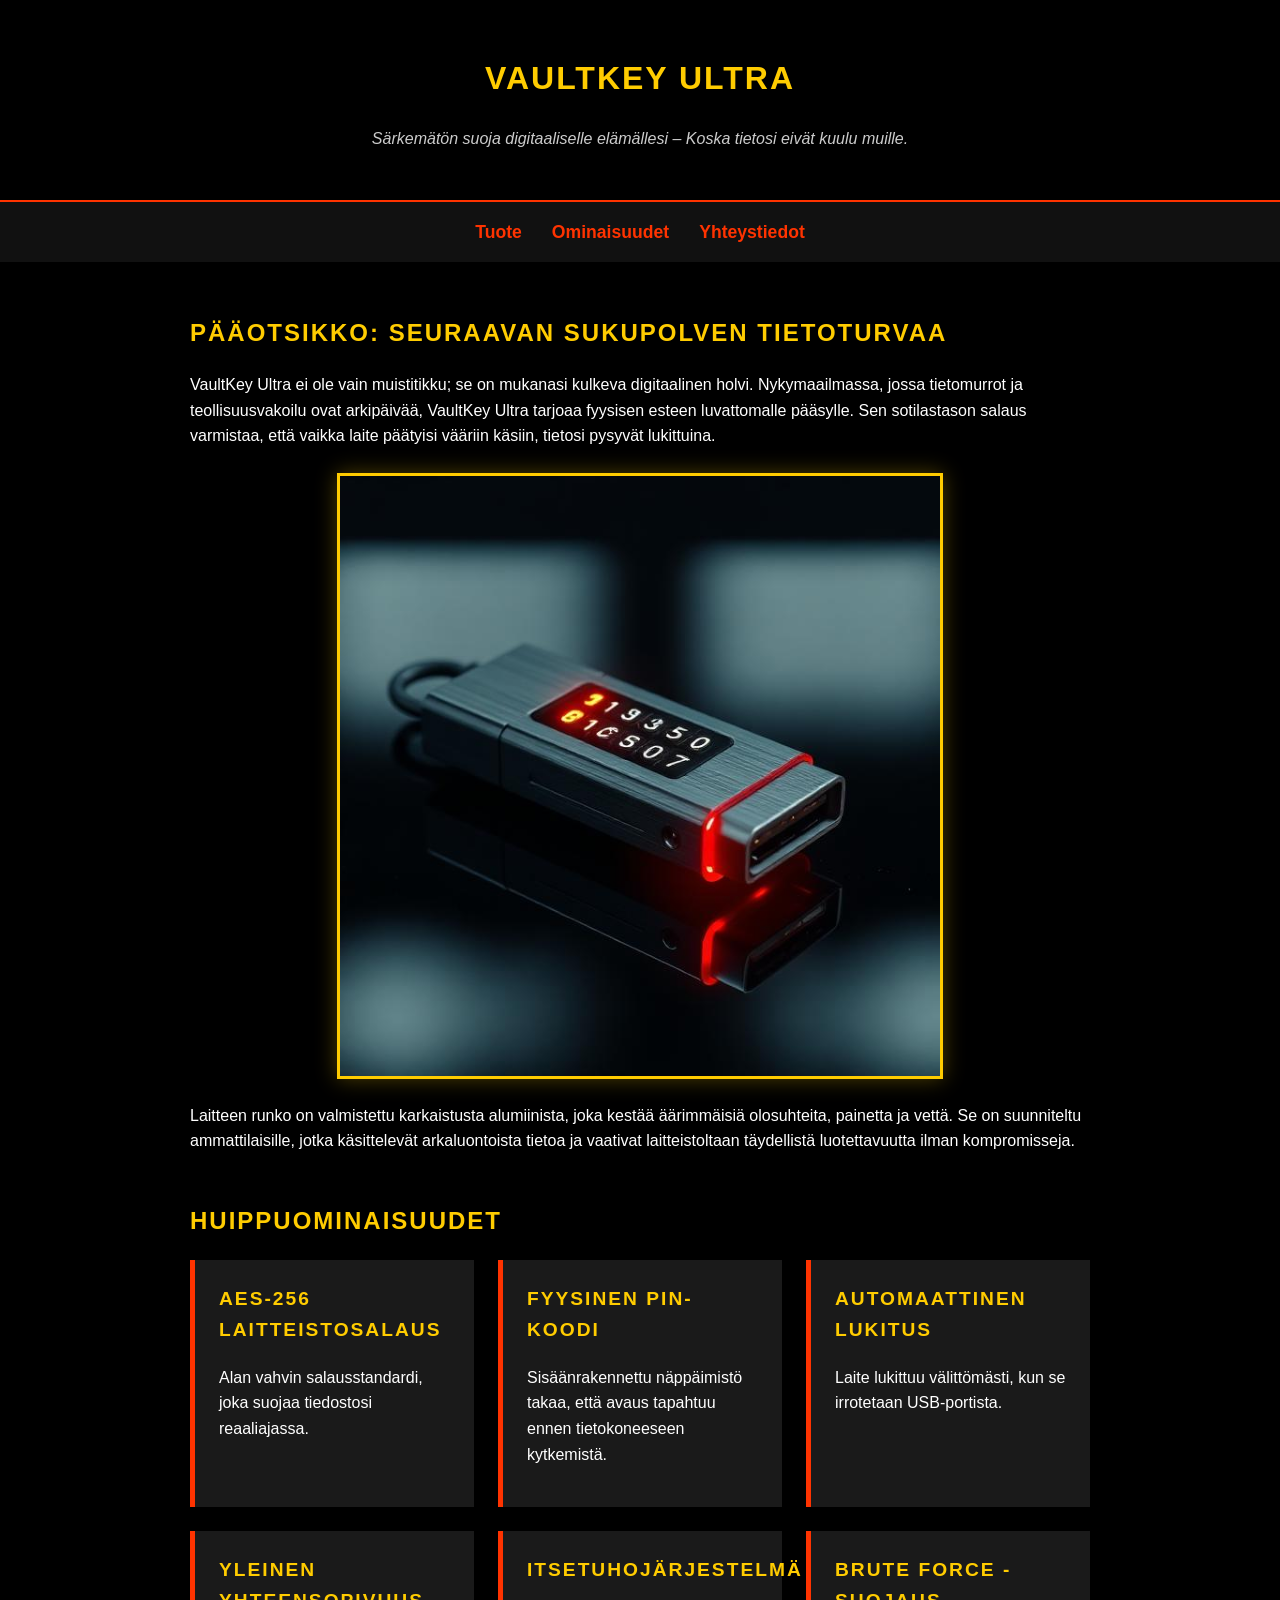
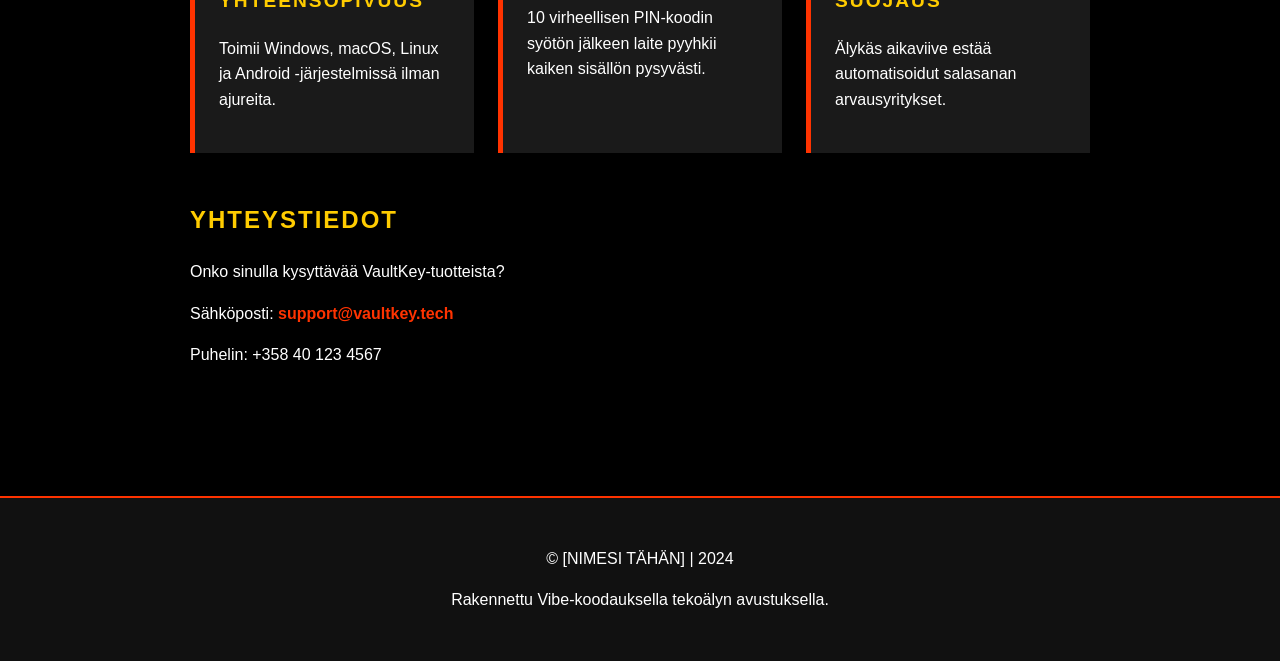
==== index.html @ 8b9b54c5 "index.html ja kuvan luominen" ====
<!DOCTYPE html>
<html lang="fi">
<head>
    <meta charset="UTF-8">
    <meta name="viewport" content="width=device-width, initial-scale=1.0">
    <title>VaultKey Ultra - Kyberturvallinen Muistitikku</title>
    <style>
        /* Perustyylit */
        body {
            background-color: #000000;
            color: #ffffff;
            font-family: 'Segoe UI', Roboto, Helvetica, Arial, sans-serif;
            margin: 0;
            line-height: 1.6;
        }

        /* Värit ja korostukset */
        h1, h2, h3 {
            color: #ffcc00; /* Keltainen */
            text-transform: uppercase;
            letter-spacing: 2px;
        }

        a {
            color: #ff3300; /* Punainen */
            text-decoration: none;
            font-weight: bold;
        }

        a:hover {
            color: #ffcc00;
        }

        /* Ylätunniste */
        header {
            padding: 2rem;
            text-align: center;
            border-bottom: 2px solid #ff3300;
        }

        header p {
            font-style: italic;
            color: #cccccc;
        }

        /* Navigaatio */
        nav {
            display: flex;
            justify-content: center;
            background: #111;
            padding: 1rem;
            position: sticky;
            top: 0;
            z-index: 1000;
        }

        nav a {
            margin: 0 15px;
            font-size: 1.1rem;
        }

        /* Pääsisältö */
        .container {
            max-width: 900px;
            margin: 0 auto;
            padding: 2rem;
        }

        section {
            margin-bottom: 3rem;
        }

        .hero-image {
            width: 100%;
            max-width: 600px;
            height: auto;
            border: 3px solid #ffcc00;
            display: block;
            margin: 1.5rem auto;
            box-shadow: 0 0 20px rgba(255, 204, 0, 0.3);
        }

        /* Ominaisuuslista */
        .features-grid {
            display: grid;
            grid-template-columns: repeat(auto-fit, minmax(250px, 1fr));
            gap: 1.5rem;
        }

        .feature-card {
            background: #1a1a1a;
            padding: 1.5rem;
            border-left: 5px solid #ff3300;
            transition: transform 0.3s ease;
        }

        .feature-card:hover {
            transform: translateY(-5px);
            background: #222;
        }

        .feature-card h3 {
            margin-top: 0;
            font-size: 1.2rem;
        }

        /* Alatunniste */
        footer {
            text-align: center;
            padding: 2rem;
            background: #111;
            border-top: 2px solid #ff3300;
            margin-top: 3rem;
        }

        .highlight {
            color: #ff3300;
        }
    </style>
</head>
<body>

    <header>
        <h1>VaultKey Ultra</h1>
        <p>Särkemätön suoja digitaaliselle elämällesi – Koska tietosi eivät kuulu muille.</p>
    </header>

    <nav>
        <a href="#tuote">Tuote</a>
        <a href="#ominaisuudet">Ominaisuudet</a>
        <a href="#yhteystiedot">Yhteystiedot</a>
    </nav>

    <div class="container">
        <section id="tuote">
            <h2>Pääotsikko: Seuraavan sukupolven tietoturvaa</h2>
            <p>
                VaultKey Ultra ei ole vain muistitikku; se on mukanasi kulkeva digitaalinen holvi. Nykymaailmassa, jossa tietomurrot ja teollisuusvakoilu ovat arkipäivää, VaultKey Ultra tarjoaa fyysisen esteen luvattomalle pääsylle. Sen sotilastason salaus varmistaa, että vaikka laite päätyisi vääriin käsiin, tietosi pysyvät lukittuina.
            </p>
            
            <img src="muistitikku.jpg" alt="VaultKey Ultra muistitikku" class="hero-image">

            <p>
                Laitteen runko on valmistettu karkaistusta alumiinista, joka kestää äärimmäisiä olosuhteita, painetta ja vettä. Se on suunniteltu ammattilaisille, jotka käsittelevät arkaluontoista tietoa ja vaativat laitteistoltaan täydellistä luotettavuutta ilman kompromisseja.
            </p>
        </section>

        <section id="ominaisuudet">
            <h2>Huippuominaisuudet</h2>
            <div class="features-grid">
                <div class="feature-card">
                    <h3>AES-256 Laitteistosalaus</h3>
                    <p>Alan vahvin salausstandardi, joka suojaa tiedostosi reaaliajassa.</p>
                </div>
                <div class="feature-card">
                    <h3>Fyysinen PIN-koodi</h3>
                    <p>Sisäänrakennettu näppäimistö takaa, että avaus tapahtuu ennen tietokoneeseen kytkemistä.</p>
                </div>
                <div class="feature-card">
                    <h3>Automaattinen lukitus</h3>
                    <p>Laite lukittuu välittömästi, kun se irrotetaan USB-portista.</p>
                </div>
                <div class="feature-card">
                    <h3>Yleinen yhteensopivuus</h3>
                    <p>Toimii Windows, macOS, Linux ja Android -järjestelmissä ilman ajureita.</p>
                </div>
                <div class="feature-card">
                    <h3>Itsetuhojärjestelmä</h3>
                    <p>10 virheellisen PIN-koodin syötön jälkeen laite pyyhkii kaiken sisällön pysyvästi.</p>
                </div>
                <div class="feature-card">
                    <h3>Brute Force -suojaus</h3>
                    <p>Älykäs aikaviive estää automatisoidut salasanan arvausyritykset.</p>
                </div>
            </div>
        </section>

        <section id="yhteystiedot">
            <h2>Yhteystiedot</h2>
            <p>Onko sinulla kysyttävää VaultKey-tuotteista?</p>
            <p>Sähköposti: <a href="mailto:support@vaultkey.tech">support@vaultkey.tech</a></p>
            <p>Puhelin: +358 40 123 4567</p>
        </section>
    </div>

    <footer>
        <p>&copy; [NIMESI TÄHÄN] | 2024</p>
        <p>Rakennettu Vibe-koodauksella tekoälyn avustuksella.</p>
    </footer>

</body>
</html>
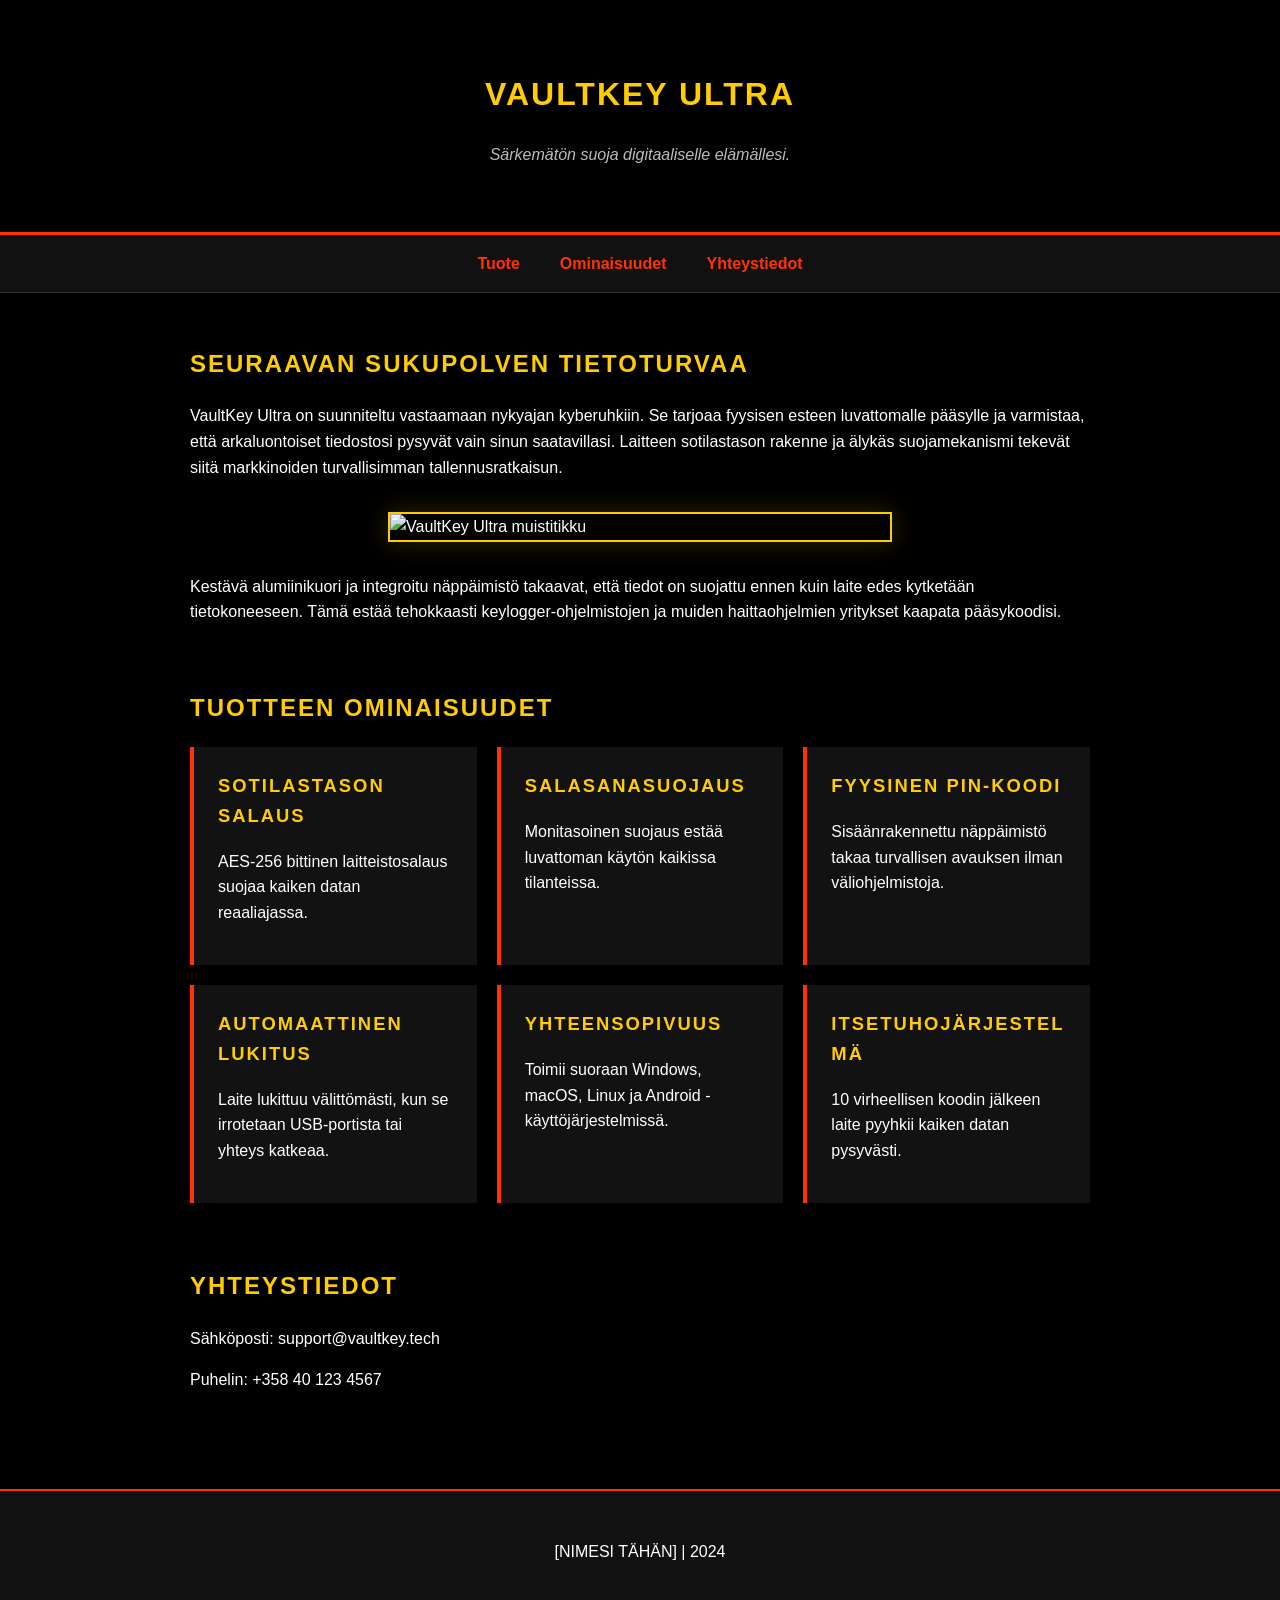
==== commit fc69ac9c: "Lisätty .CSS tiedosto, ja muutettu index.html" ====
--- a/index.html
+++ b/index.html
@@ -4,125 +4,13 @@
     <meta charset="UTF-8">
     <meta name="viewport" content="width=device-width, initial-scale=1.0">
     <title>VaultKey Ultra - Kyberturvallinen Muistitikku</title>
-    <style>
-        /* Perustyylit */
-        body {
-            background-color: #000000;
-            color: #ffffff;
-            font-family: 'Segoe UI', Roboto, Helvetica, Arial, sans-serif;
-            margin: 0;
-            line-height: 1.6;
-        }
-
-        /* Värit ja korostukset */
-        h1, h2, h3 {
-            color: #ffcc00; /* Keltainen */
-            text-transform: uppercase;
-            letter-spacing: 2px;
-        }
-
-        a {
-            color: #ff3300; /* Punainen */
-            text-decoration: none;
-            font-weight: bold;
-        }
-
-        a:hover {
-            color: #ffcc00;
-        }
-
-        /* Ylätunniste */
-        header {
-            padding: 2rem;
-            text-align: center;
-            border-bottom: 2px solid #ff3300;
-        }
-
-        header p {
-            font-style: italic;
-            color: #cccccc;
-        }
-
-        /* Navigaatio */
-        nav {
-            display: flex;
-            justify-content: center;
-            background: #111;
-            padding: 1rem;
-            position: sticky;
-            top: 0;
-            z-index: 1000;
-        }
-
-        nav a {
-            margin: 0 15px;
-            font-size: 1.1rem;
-        }
-
-        /* Pääsisältö */
-        .container {
-            max-width: 900px;
-            margin: 0 auto;
-            padding: 2rem;
-        }
-
-        section {
-            margin-bottom: 3rem;
-        }
-
-        .hero-image {
-            width: 100%;
-            max-width: 600px;
-            height: auto;
-            border: 3px solid #ffcc00;
-            display: block;
-            margin: 1.5rem auto;
-            box-shadow: 0 0 20px rgba(255, 204, 0, 0.3);
-        }
-
-        /* Ominaisuuslista */
-        .features-grid {
-            display: grid;
-            grid-template-columns: repeat(auto-fit, minmax(250px, 1fr));
-            gap: 1.5rem;
-        }
-
-        .feature-card {
-            background: #1a1a1a;
-            padding: 1.5rem;
-            border-left: 5px solid #ff3300;
-            transition: transform 0.3s ease;
-        }
-
-        .feature-card:hover {
-            transform: translateY(-5px);
-            background: #222;
-        }
-
-        .feature-card h3 {
-            margin-top: 0;
-            font-size: 1.2rem;
-        }
-
-        /* Alatunniste */
-        footer {
-            text-align: center;
-            padding: 2rem;
-            background: #111;
-            border-top: 2px solid #ff3300;
-            margin-top: 3rem;
-        }
-
-        .highlight {
-            color: #ff3300;
-        }
-    </style>
+    <link rel="stylesheet" href="style.css">
 </head>
 <body>
 
     <header>
         <h1>VaultKey Ultra</h1>
-        <p>Särkemätön suoja digitaaliselle elämällesi – Koska tietosi eivät kuulu muille.</p>
+        <p>Särkemätön suoja digitaaliselle elämällesi.</p>
     </header>
 
     <nav>
@@ -131,61 +19,59 @@
         <a href="#yhteystiedot">Yhteystiedot</a>
     </nav>
 
-    <div class="container">
+    <main class="container">
         <section id="tuote">
-            <h2>Pääotsikko: Seuraavan sukupolven tietoturvaa</h2>
+            <h2>Seuraavan sukupolven tietoturvaa</h2>
             <p>
-                VaultKey Ultra ei ole vain muistitikku; se on mukanasi kulkeva digitaalinen holvi. Nykymaailmassa, jossa tietomurrot ja teollisuusvakoilu ovat arkipäivää, VaultKey Ultra tarjoaa fyysisen esteen luvattomalle pääsylle. Sen sotilastason salaus varmistaa, että vaikka laite päätyisi vääriin käsiin, tietosi pysyvät lukittuina.
+                VaultKey Ultra on suunniteltu vastaamaan nykyajan kyberuhkiin. Se tarjoaa fyysisen esteen luvattomalle pääsylle ja varmistaa, että arkaluontoiset tiedostosi pysyvät vain sinun saatavillasi. Laitteen sotilastason rakenne ja älykäs suojamekanismi tekevät siitä markkinoiden turvallisimman tallennusratkaisun.
             </p>
             
-            <img src="muistitikku.jpg" alt="VaultKey Ultra muistitikku" class="hero-image">
+            <img src="muistitikku.png" alt="VaultKey Ultra muistitikku" class="hero-image">
 
             <p>
-                Laitteen runko on valmistettu karkaistusta alumiinista, joka kestää äärimmäisiä olosuhteita, painetta ja vettä. Se on suunniteltu ammattilaisille, jotka käsittelevät arkaluontoista tietoa ja vaativat laitteistoltaan täydellistä luotettavuutta ilman kompromisseja.
+                Kestävä alumiinikuori ja integroitu näppäimistö takaavat, että tiedot on suojattu ennen kuin laite edes kytketään tietokoneeseen. Tämä estää tehokkaasti keylogger-ohjelmistojen ja muiden haittaohjelmien yritykset kaapata pääsykoodisi.
             </p>
         </section>
 
         <section id="ominaisuudet">
-            <h2>Huippuominaisuudet</h2>
+            <h2>Tuotteen ominaisuudet</h2>
             <div class="features-grid">
                 <div class="feature-card">
-                    <h3>AES-256 Laitteistosalaus</h3>
-                    <p>Alan vahvin salausstandardi, joka suojaa tiedostosi reaaliajassa.</p>
+                    <h3>Sotilastason salaus</h3>
+                    <p>AES-256 bittinen laitteistosalaus suojaa kaiken datan reaaliajassa.</p>
+                </div>
+                <div class="feature-card">
+                    <h3>Salasanasuojaus</h3>
+                    <p>Monitasoinen suojaus estää luvattoman käytön kaikissa tilanteissa.</p>
                 </div>
                 <div class="feature-card">
                     <h3>Fyysinen PIN-koodi</h3>
-                    <p>Sisäänrakennettu näppäimistö takaa, että avaus tapahtuu ennen tietokoneeseen kytkemistä.</p>
+                    <p>Sisäänrakennettu näppäimistö takaa turvallisen avauksen ilman väliohjelmistoja.</p>
                 </div>
                 <div class="feature-card">
                     <h3>Automaattinen lukitus</h3>
-                    <p>Laite lukittuu välittömästi, kun se irrotetaan USB-portista.</p>
+                    <p>Laite lukittuu välittömästi, kun se irrotetaan USB-portista tai yhteys katkeaa.</p>
                 </div>
                 <div class="feature-card">
-                    <h3>Yleinen yhteensopivuus</h3>
-                    <p>Toimii Windows, macOS, Linux ja Android -järjestelmissä ilman ajureita.</p>
+                    <h3>Yhteensopivuus</h3>
+                    <p>Toimii suoraan Windows, macOS, Linux ja Android -käyttöjärjestelmissä.</p>
                 </div>
                 <div class="feature-card">
                     <h3>Itsetuhojärjestelmä</h3>
-                    <p>10 virheellisen PIN-koodin syötön jälkeen laite pyyhkii kaiken sisällön pysyvästi.</p>
-                </div>
-                <div class="feature-card">
-                    <h3>Brute Force -suojaus</h3>
-                    <p>Älykäs aikaviive estää automatisoidut salasanan arvausyritykset.</p>
+                    <p>10 virheellisen koodin jälkeen laite pyyhkii kaiken datan pysyvästi.</p>
                 </div>
             </div>
         </section>
 
         <section id="yhteystiedot">
             <h2>Yhteystiedot</h2>
-            <p>Onko sinulla kysyttävää VaultKey-tuotteista?</p>
-            <p>Sähköposti: <a href="mailto:support@vaultkey.tech">support@vaultkey.tech</a></p>
+            <p>Sähköposti: support@vaultkey.tech</p>
             <p>Puhelin: +358 40 123 4567</p>
         </section>
-    </div>
+    </main>
 
     <footer>
-        <p>&copy; [NIMESI TÄHÄN] | 2024</p>
-        <p>Rakennettu Vibe-koodauksella tekoälyn avustuksella.</p>
+        <p>[NIMESI TÄHÄN] | 2024</p>
     </footer>
 
 </body>
--- a/style.css
+++ b/style.css
@@ -0,0 +1,97 @@
+body {
+    background-color: #000000;
+    color: #ffffff;
+    font-family: 'Segoe UI', Arial, sans-serif;
+    margin: 0;
+    line-height: 1.6;
+}
+
+h1, h2, h3 {
+    color: #ffcc00;
+    text-transform: uppercase;
+    letter-spacing: 2px;
+}
+
+a {
+    color: #ff3300;
+    text-decoration: none;
+    font-weight: bold;
+}
+
+header {
+    padding: 3rem 1rem;
+    text-align: center;
+    border-bottom: 3px solid #ff3300;
+}
+
+header p {
+    font-style: italic;
+    color: #bbbbbb;
+}
+
+nav {
+    display: flex;
+    justify-content: center;
+    background: #111111;
+    padding: 1rem;
+    position: sticky;
+    top: 0;
+    z-index: 1000;
+    border-bottom: 1px solid #333333;
+}
+
+nav a {
+    margin: 0 20px;
+    transition: color 0.3s;
+}
+
+nav a:hover {
+    color: #ffcc00;
+}
+
+.container {
+    max-width: 900px;
+    margin: 0 auto;
+    padding: 2rem;
+}
+
+section {
+    margin-bottom: 4rem;
+}
+
+.hero-image {
+    width: 100%;
+    max-width: 500px;
+    height: auto;
+    border: 2px solid #ffcc00;
+    display: block;
+    margin: 2rem auto;
+    box-shadow: 0 0 25px rgba(255, 204, 0, 0.2);
+}
+
+.features-grid {
+    display: grid;
+    grid-template-columns: repeat(auto-fit, minmax(250px, 1fr));
+    gap: 20px;
+}
+
+.feature-card {
+    background: #121212;
+    padding: 1.5rem;
+    border-left: 4px solid #ff3300;
+    word-wrap: break-word;
+    overflow-wrap: break-word;
+    hyphens: auto;
+}
+
+.feature-card h3 {
+    margin-top: 0;
+    font-size: 1.15rem;
+}
+
+footer {
+    text-align: center;
+    padding: 2rem;
+    background: #111111;
+    border-top: 2px solid #ff3300;
+}
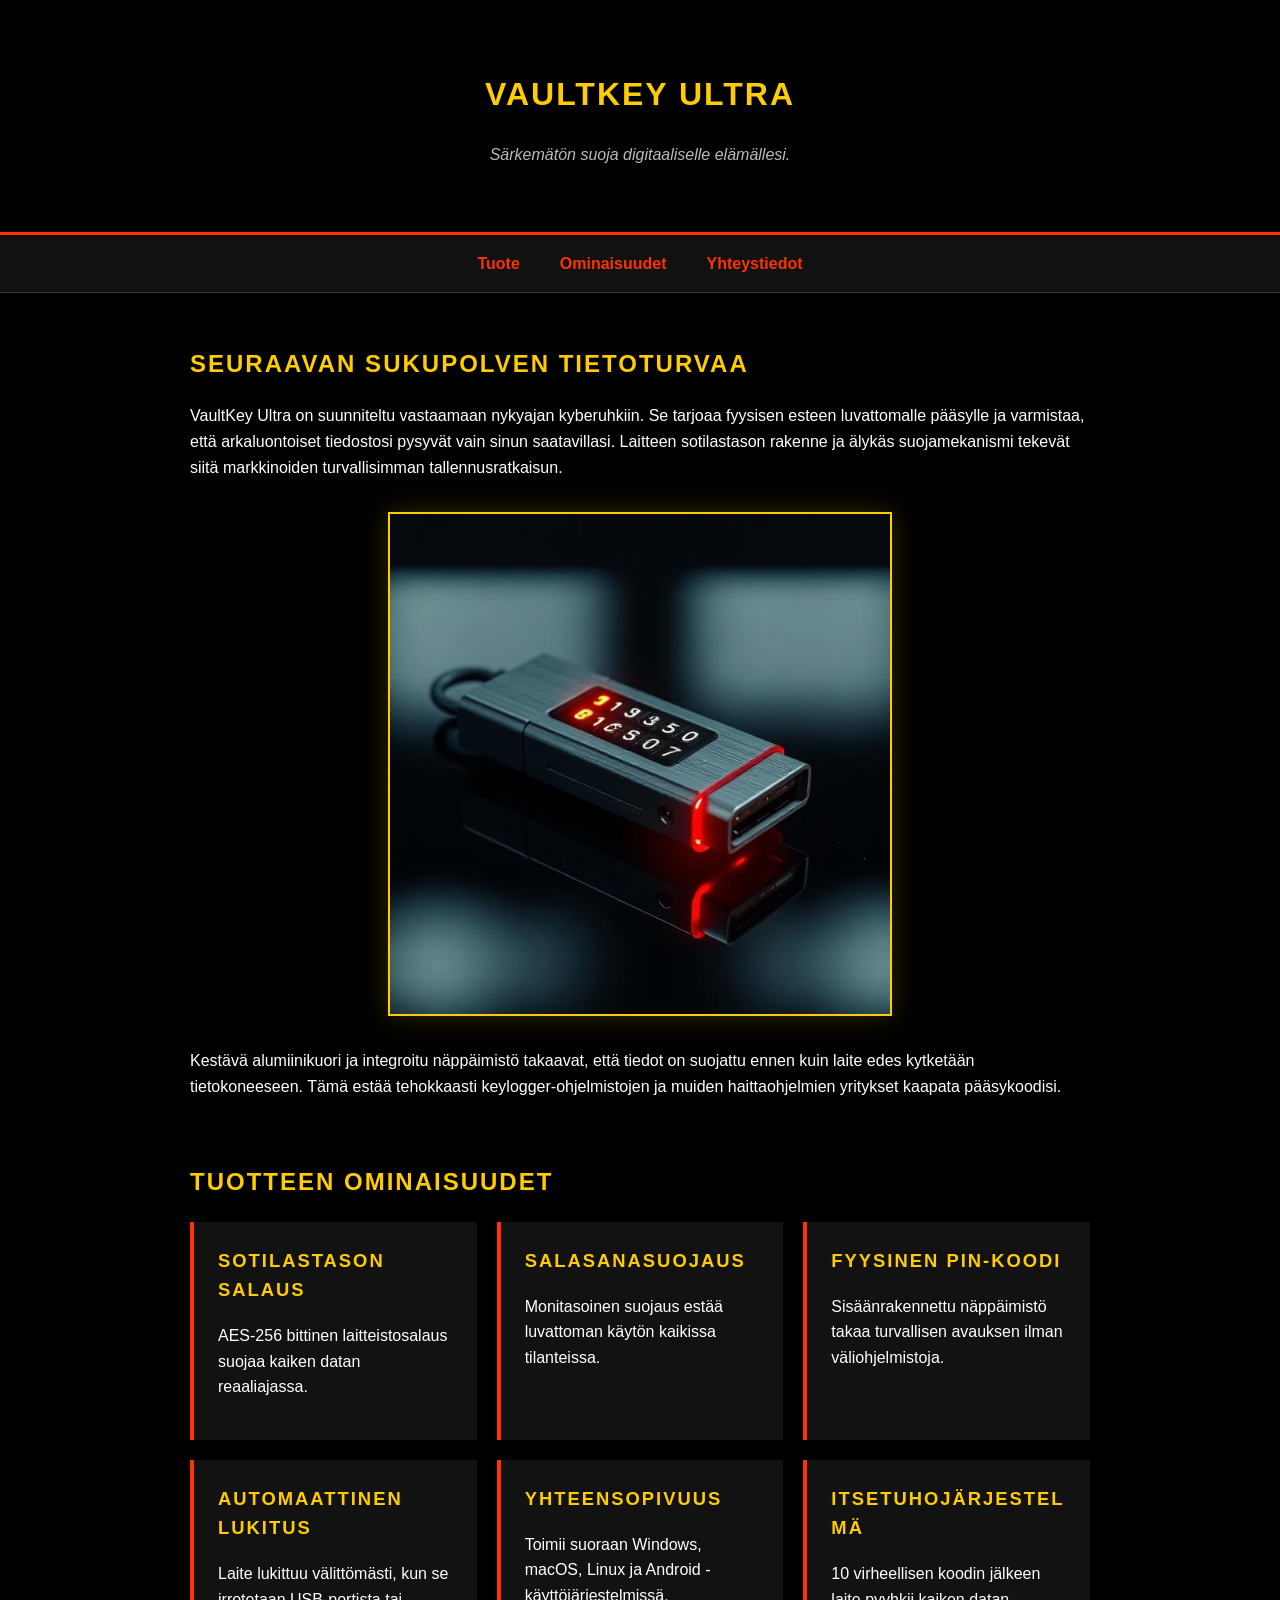
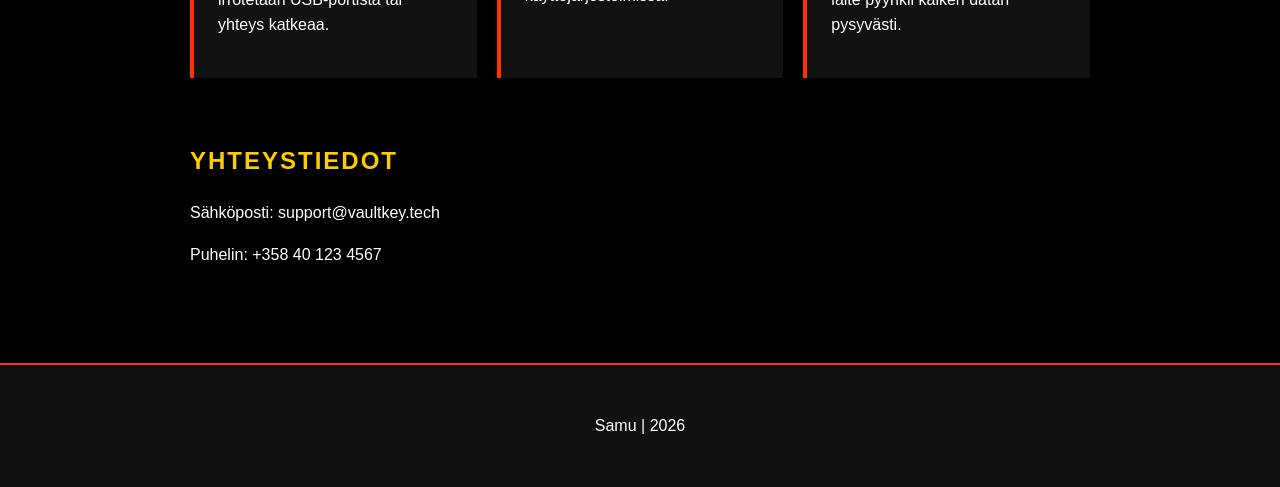
==== commit 03a1167e: "päivitetty index.html" ====
--- a/index.html
+++ b/index.html
@@ -26,7 +26,7 @@
                 VaultKey Ultra on suunniteltu vastaamaan nykyajan kyberuhkiin. Se tarjoaa fyysisen esteen luvattomalle pääsylle ja varmistaa, että arkaluontoiset tiedostosi pysyvät vain sinun saatavillasi. Laitteen sotilastason rakenne ja älykäs suojamekanismi tekevät siitä markkinoiden turvallisimman tallennusratkaisun.
             </p>
             
-            <img src="muistitikku.png" alt="VaultKey Ultra muistitikku" class="hero-image">
+            <img src="muistitikku.jpg" alt="VaultKey Ultra muistitikku" class="hero-image">
 
             <p>
                 Kestävä alumiinikuori ja integroitu näppäimistö takaavat, että tiedot on suojattu ennen kuin laite edes kytketään tietokoneeseen. Tämä estää tehokkaasti keylogger-ohjelmistojen ja muiden haittaohjelmien yritykset kaapata pääsykoodisi.
@@ -71,7 +71,7 @@
     </main>
 
     <footer>
-        <p>[NIMESI TÄHÄN] | 2024</p>
+        <p>Samu | 2026</p>
     </footer>
 
 </body>
